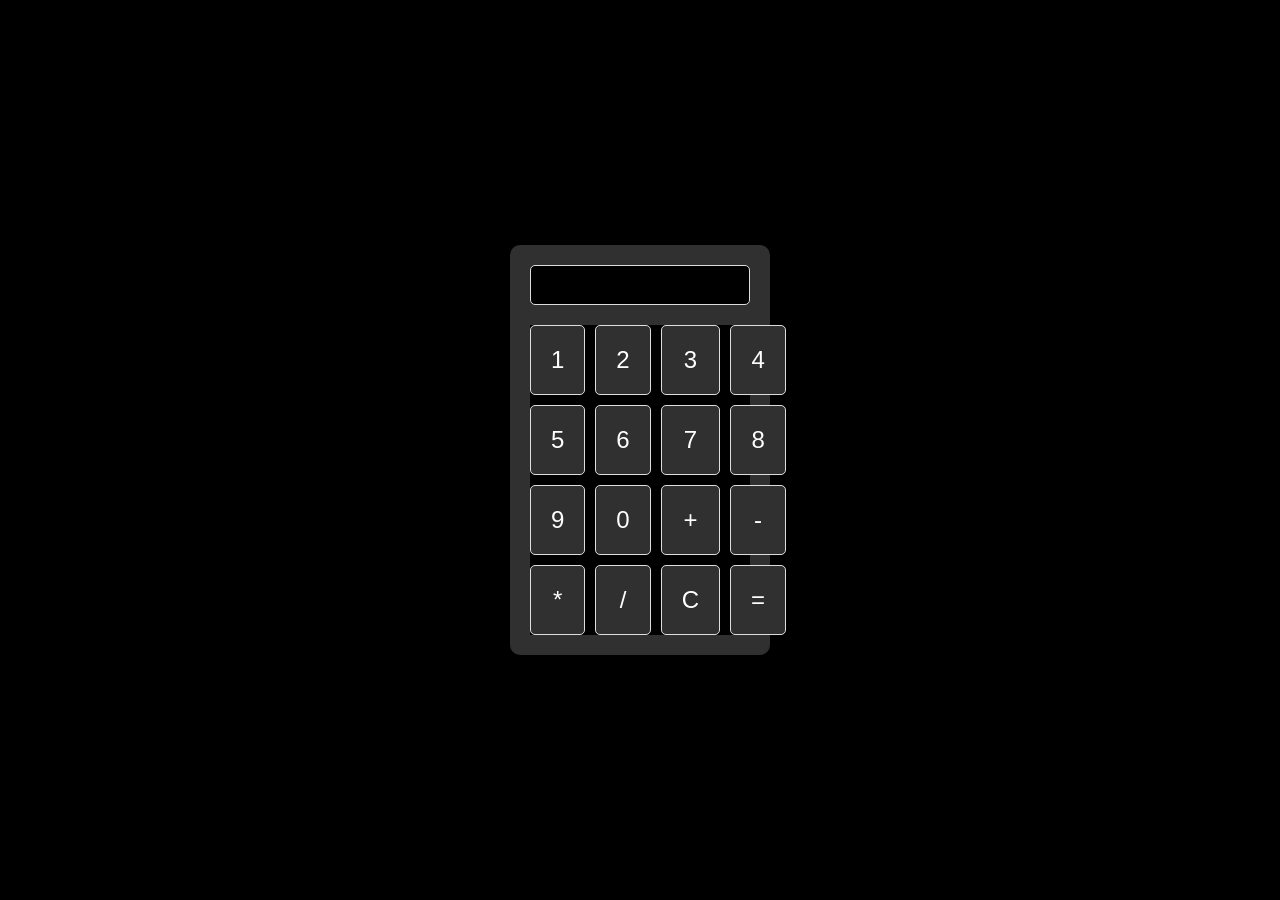
==== index.html @ 0848836e "update all" ====
<!DOCTYPE= html>
<html lang="en">
<head>
    <meta charset="UTF-8">
    <meta name="viewport" content="width=device-width, initial-scale=1.0">
    <title>Calculator</title>
    <link rel="stylesheet" href="style.css">
</head>
<body>
    <div class="Calculator">
        <input type="text" id="display" disabled />
        <div class="buttons">
        <button class="button"onclick="appendToDisplay('1')">1</button>
        <button class="button"onclick="appendToDisplay('2')">2</button>
        <button class="button"onclick="appendToDisplay('3')">3</button>
        <button class="button"onclick="appendToDisplay('4')">4</button>
        <button class="button"onclick="appendToDisplay('5')">5</button>
        <button class="button"onclick="appendToDisplay('6')">6</button>
        <button class="button"onclick="appendToDisplay('7')">7</button>
        <button class="button"onclick="appendToDisplay('8')">8</button>
        <button class="button"onclick="appendToDisplay('9')">9</button>
        <button class="button"onclick="appendToDisplay('0')">0</button>
        <button class="button"onclick="appendToDisplay('+')">+</button>
        <button class="button"onclick="appendToDisplay('-')">-</button>
        <button class="button"onclick="appendToDisplay('*')">*</button>
        <button class="button"onclick="appendToDisplay('/')">/</button>
        <button class="button" onclick="clearDisplay()">C</button>
        <button class="button" onclick="calculateResult()">=</button>
        </div>
        </div>
        <script src=script.js></script>
</body>
</html>
---- style.css ----
*{
    margin: 0;
    padding: 0;
    box-sizing: border-box;
    background-color:black;
    color: white;
}
body {
    font-family: Arial, sans-serif;
    display: flex;
    justify-content: center;
    align-items: center;
    height: 100vh;
    background-color: #000000;
}

.calculator {
    width: 260px;
    background-color: #303030;
    padding: 20px;
    border-radius: 10px;
    box-shadow: 0 0 15px rgba(0, 0, 0, 0.1);
}

#display {
    width: 100%;
    height: 40px;
    font-size: 2rem;
    text-align: right;
    padding: 10px;
    margin-bottom: 20px;
    border-radius: 5px;
    border: 1px solid #ddd;
}

.buttons {
    display: grid;
    grid-template-columns: repeat(4, 1fr);
    gap: 10px;
}

.button {
    padding: 20px;
    font-size: 1.5rem;
    background-color: #303030;
    border: 1px solid #ddd;
    border-radius: 5px;
    cursor: pointer;
    transition: background-color 0.3s;
}

.button:hover {
    background-color: #1f1f1f;
}

button:active {
    background-color: #1f1f1f;
}
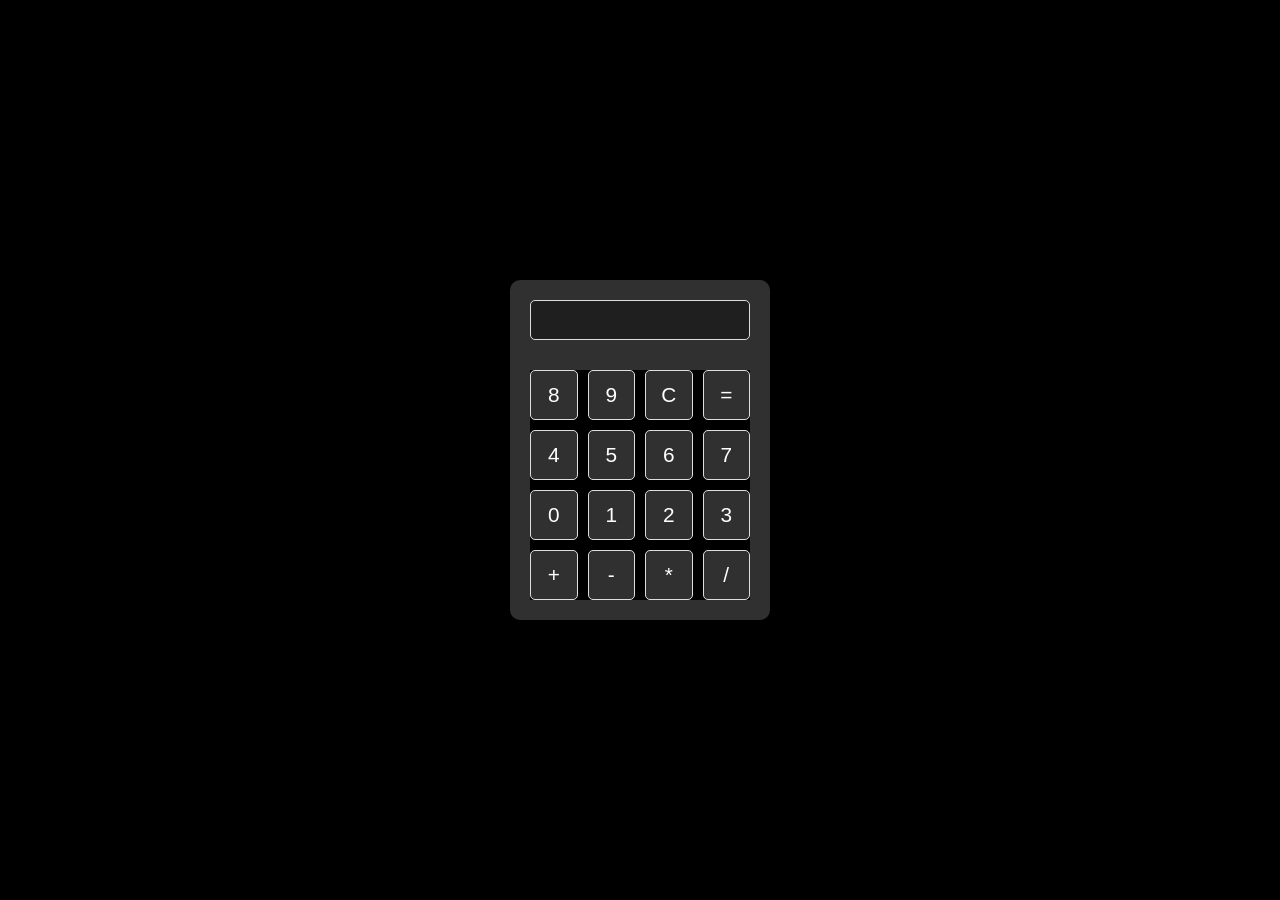
==== commit 9f84df92: "update all" ====
--- a/index.html
+++ b/index.html
@@ -10,22 +10,22 @@
     <div class="Calculator">
         <input type="text" id="display" disabled />
         <div class="buttons">
-        <button class="button"onclick="appendToDisplay('1')">1</button>
-        <button class="button"onclick="appendToDisplay('2')">2</button>
-        <button class="button"onclick="appendToDisplay('3')">3</button>
+        <button class="button"onclick="appendToDisplay('8')">8</button>
+        <button class="button"onclick="appendToDisplay('9')">9</button>
+        <button class="button" onclick="clearDisplay()">C</button>
+        <button class="button" onclick="calculateResult()">=</button>
         <button class="button"onclick="appendToDisplay('4')">4</button>
         <button class="button"onclick="appendToDisplay('5')">5</button>
         <button class="button"onclick="appendToDisplay('6')">6</button>
         <button class="button"onclick="appendToDisplay('7')">7</button>
-        <button class="button"onclick="appendToDisplay('8')">8</button>
-        <button class="button"onclick="appendToDisplay('9')">9</button>
         <button class="button"onclick="appendToDisplay('0')">0</button>
+        <button class="button"onclick="appendToDisplay('1')">1</button>
+        <button class="button"onclick="appendToDisplay('2')">2</button>
+        <button class="button"onclick="appendToDisplay('3')">3</button>
         <button class="button"onclick="appendToDisplay('+')">+</button>
         <button class="button"onclick="appendToDisplay('-')">-</button>
         <button class="button"onclick="appendToDisplay('*')">*</button>
         <button class="button"onclick="appendToDisplay('/')">/</button>
-        <button class="button" onclick="clearDisplay()">C</button>
-        <button class="button" onclick="calculateResult()">=</button>
         </div>
         </div>
         <script src=script.js></script>
--- a/style.css
+++ b/style.css
@@ -1,10 +1,11 @@
-*{
+* {
     margin: 0;
     padding: 0;
     box-sizing: border-box;
-    background-color:black;
+    background-color: black;
     color: white;
 }
+
 body {
     font-family: Arial, sans-serif;
     display: flex;
@@ -15,7 +16,7 @@
 }
 
 .calculator {
-    width: 260px;
+    width: 260px; 
     background-color: #303030;
     padding: 20px;
     border-radius: 10px;
@@ -31,22 +32,29 @@
     margin-bottom: 20px;
     border-radius: 5px;
     border: 1px solid #ddd;
+    background-color: #1f1f1f;
+    color: #fff;
 }
 
 .buttons {
     display: grid;
     grid-template-columns: repeat(4, 1fr);
     gap: 10px;
+    margin-top: 10px;
 }
 
 .button {
-    padding: 20px;
-    font-size: 1.5rem;
+    display: flex;
+    justify-content: center;
+    align-items: center;
+    padding: 15px; 
+    font-size: 1.3rem; 
     background-color: #303030;
     border: 1px solid #ddd;
     border-radius: 5px;
     cursor: pointer;
-    transition: background-color 0.3s;
+    transition: background-color 0.3s ease, transform 0.1s ease;
+    height: 50px; 
 }
 
 .button:hover {
@@ -55,4 +63,5 @@
 
 button:active {
     background-color: #1f1f1f;
+    transform: scale(0.95); 
 }
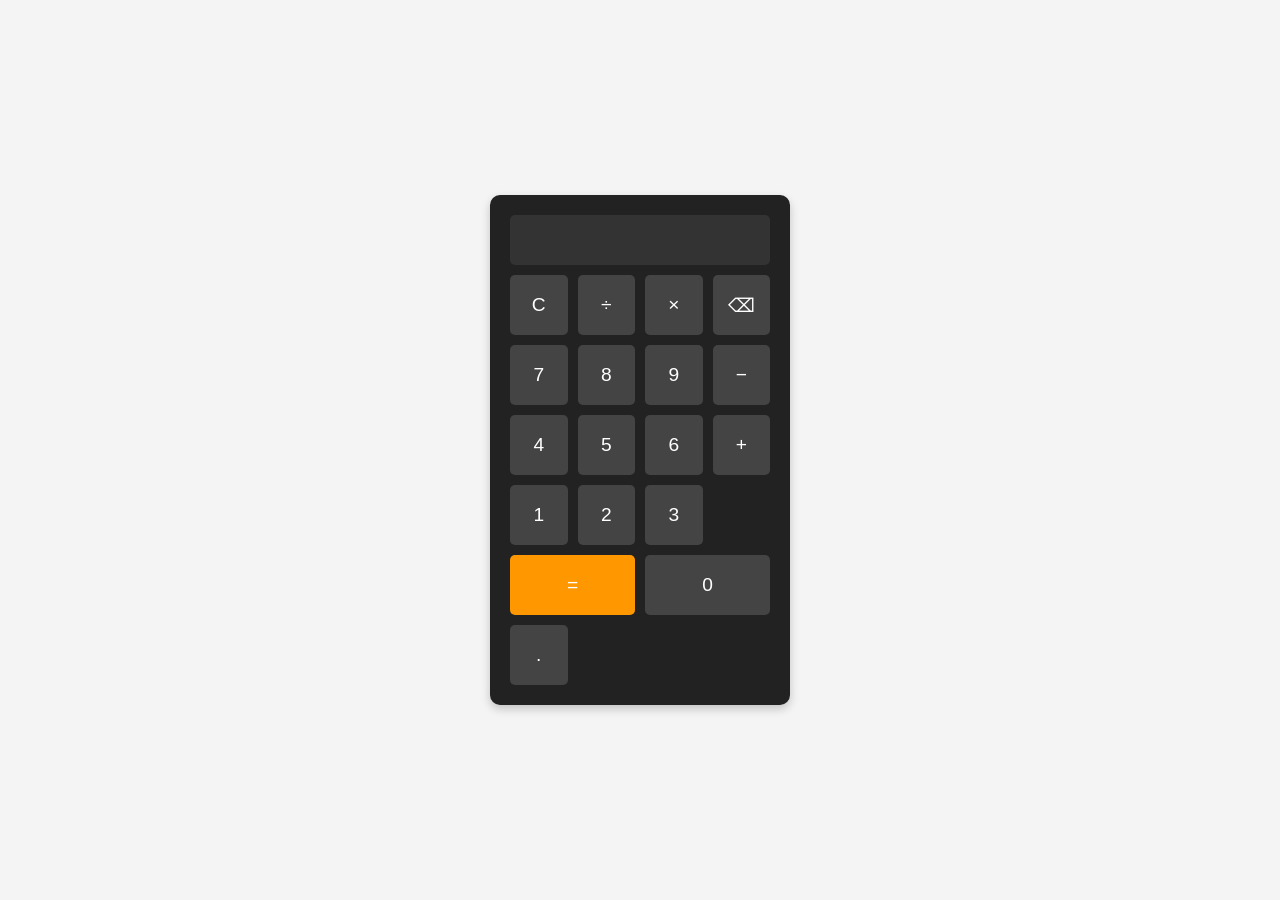
==== commit cac8269d: "update all" ====
--- a/index.html
+++ b/index.html
@@ -1,4 +1,4 @@
-<!DOCTYPE= html>
+<!DOCTYPE html>
 <html lang="en">
 <head>
     <meta charset="UTF-8">
@@ -7,28 +7,33 @@
     <link rel="stylesheet" href="style.css">
 </head>
 <body>
-    <div class="Calculator">
-        <input type="text" id="display" disabled />
+    <div class="calculator">
+        <input type="text" id="display" disabled>
         <div class="buttons">
-        <button class="button"onclick="appendToDisplay('8')">8</button>
-        <button class="button"onclick="appendToDisplay('9')">9</button>
-        <button class="button" onclick="clearDisplay()">C</button>
-        <button class="button" onclick="calculateResult()">=</button>
-        <button class="button"onclick="appendToDisplay('4')">4</button>
-        <button class="button"onclick="appendToDisplay('5')">5</button>
-        <button class="button"onclick="appendToDisplay('6')">6</button>
-        <button class="button"onclick="appendToDisplay('7')">7</button>
-        <button class="button"onclick="appendToDisplay('0')">0</button>
-        <button class="button"onclick="appendToDisplay('1')">1</button>
-        <button class="button"onclick="appendToDisplay('2')">2</button>
-        <button class="button"onclick="appendToDisplay('3')">3</button>
-        <button class="button"onclick="appendToDisplay('+')">+</button>
-        <button class="button"onclick="appendToDisplay('-')">-</button>
-        <button class="button"onclick="appendToDisplay('*')">*</button>
-        <button class="button"onclick="appendToDisplay('/')">/</button>
+            <button class="btn" onclick="clearDisplay()">C</button>
+            <button class="btn" onclick="appendValue('/')">÷</button>
+            <button class="btn" onclick="appendValue('*')">×</button>
+            <button class="btn" onclick="deleteLast()">⌫</button>
+
+            <button class="btn" onclick="appendValue('7')">7</button>
+            <button class="btn" onclick="appendValue('8')">8</button>
+            <button class="btn" onclick="appendValue('9')">9</button>
+            <button class="btn" onclick="appendValue('-')">−</button>
+
+            <button class="btn" onclick="appendValue('4')">4</button>
+            <button class="btn" onclick="appendValue('5')">5</button>
+            <button class="btn" onclick="appendValue('6')">6</button>
+            <button class="btn" onclick="appendValue('+')">+</button>
+
+            <button class="btn" onclick="appendValue('1')">1</button>
+            <button class="btn" onclick="appendValue('2')">2</button>
+            <button class="btn" onclick="appendValue('3')">3</button>
+            <button class="btn equal" onclick="calculate()">=</button>
+
+            <button class="btn zero" onclick="appendValue('0')">0</button>
+            <button class="btn" onclick="appendValue('.')">.</button>
         </div>
-        </div>
-        <script src=script.js></script>
+    </div>
+    <script src="script.js"></script>
 </body>
 </html>
-
--- a/style.css
+++ b/style.css
@@ -2,66 +2,70 @@
     margin: 0;
     padding: 0;
     box-sizing: border-box;
-    background-color: black;
-    color: white;
+    font-family: Arial, sans-serif;
 }
 
 body {
-    font-family: Arial, sans-serif;
     display: flex;
     justify-content: center;
     align-items: center;
     height: 100vh;
-    background-color: #000000;
+    background: #f4f4f4;
 }
 
 .calculator {
-    width: 260px; 
-    background-color: #303030;
+    width: 300px;
+    background: #222;
     padding: 20px;
     border-radius: 10px;
-    box-shadow: 0 0 15px rgba(0, 0, 0, 0.1);
+    box-shadow: 0px 4px 10px rgba(0, 0, 0, 0.2);
 }
 
 #display {
     width: 100%;
-    height: 40px;
-    font-size: 2rem;
+    height: 50px;
+    font-size: 1.5em;
     text-align: right;
     padding: 10px;
-    margin-bottom: 20px;
+    border: none;
+    background: #333;
+    color: white;
     border-radius: 5px;
-    border: 1px solid #ddd;
-    background-color: #1f1f1f;
-    color: #fff;
+    margin-bottom: 10px;
 }
 
 .buttons {
     display: grid;
     grid-template-columns: repeat(4, 1fr);
     gap: 10px;
-    margin-top: 10px;
 }
 
-.button {
-    display: flex;
-    justify-content: center;
-    align-items: center;
-    padding: 15px; 
-    font-size: 1.3rem; 
-    background-color: #303030;
-    border: 1px solid #ddd;
+.btn {
+    width: 100%;
+    height: 60px;
+    font-size: 1.2em;
+    border: none;
     border-radius: 5px;
+    background: #444;
+    color: white;
     cursor: pointer;
-    transition: background-color 0.3s ease, transform 0.1s ease;
-    height: 50px; 
+    transition: 0.2s;
 }
 
-.button:hover {
-    background-color: #1f1f1f;
+.btn:hover {
+    background: #666;
 }
 
-button:active {
-    background-color: #1f1f1f;
-    transform: scale(0.95); 
+.equal {
+    background: #ff9800;
+    color: white;
+    grid-column: span 2;
 }
+
+.equal:hover {
+    background: #e68900;
+}
+
+.zero {
+    grid-column: span 2;
+}
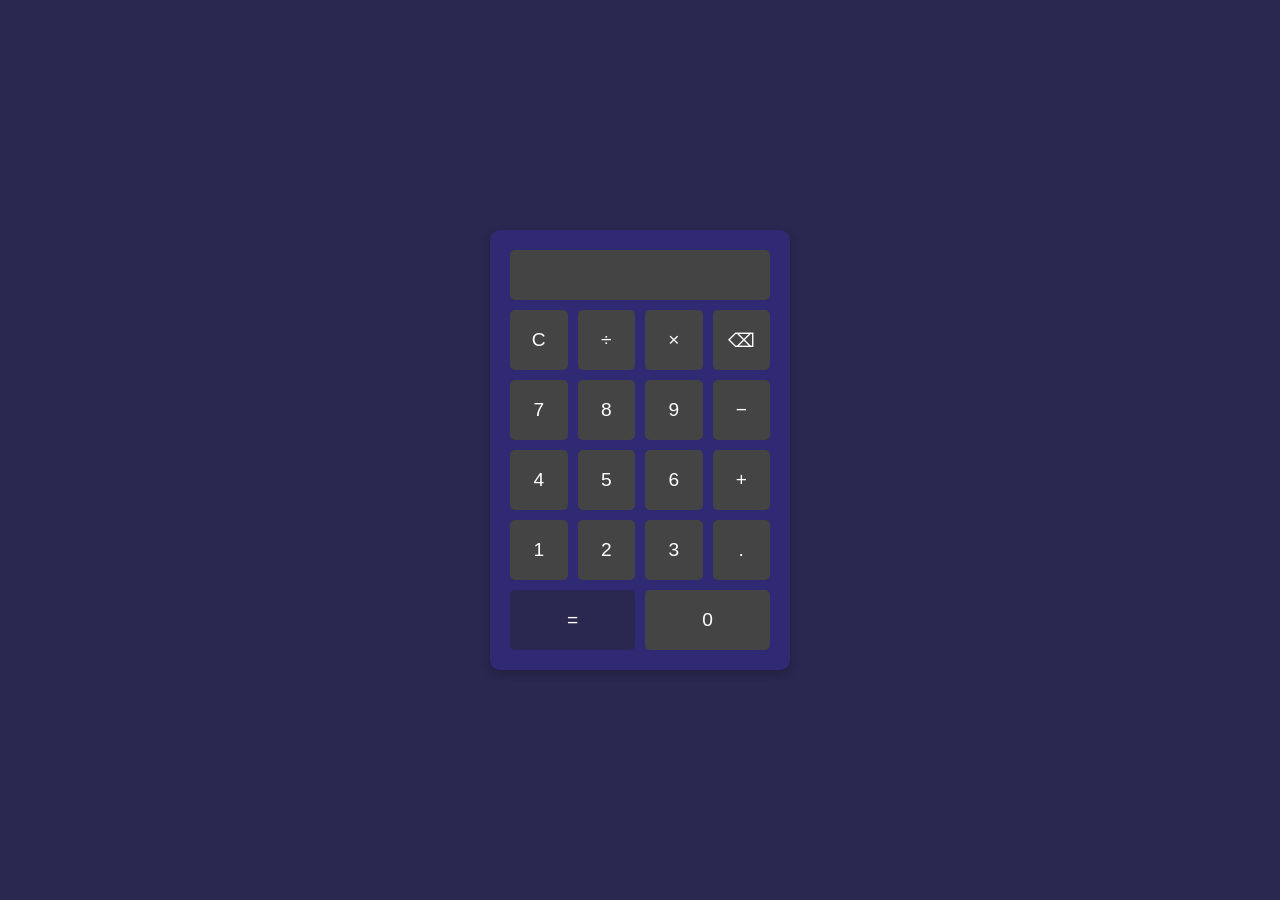
==== commit 7b44d92a: "update index,script" ====
--- a/index.html
+++ b/index.html
@@ -3,7 +3,7 @@
 <head>
     <meta charset="UTF-8">
     <meta name="viewport" content="width=device-width, initial-scale=1.0">
-    <title>Calculator</title>
+    <title>Static Calculator</title>
     <link rel="stylesheet" href="style.css">
 </head>
 <body>
@@ -28,10 +28,11 @@
             <button class="btn" onclick="appendValue('1')">1</button>
             <button class="btn" onclick="appendValue('2')">2</button>
             <button class="btn" onclick="appendValue('3')">3</button>
+            <button class="btn" onclick="appendValue('.')">.</button>
             <button class="btn equal" onclick="calculate()">=</button>
 
             <button class="btn zero" onclick="appendValue('0')">0</button>
-            <button class="btn" onclick="appendValue('.')">.</button>
+    
         </div>
     </div>
     <script src="script.js"></script>
--- a/style.css
+++ b/style.css
@@ -10,12 +10,12 @@
     justify-content: center;
     align-items: center;
     height: 100vh;
-    background: #f4f4f4;
+    background: #2a2750;
 }
 
 .calculator {
     width: 300px;
-    background: #222;
+    background: #2f2a74fa;
     padding: 20px;
     border-radius: 10px;
     box-shadow: 0px 4px 10px rgba(0, 0, 0, 0.2);
@@ -28,7 +28,7 @@
     text-align: right;
     padding: 10px;
     border: none;
-    background: #333;
+    background: #444;
     color: white;
     border-radius: 5px;
     margin-bottom: 10px;
@@ -57,13 +57,13 @@
 }
 
 .equal {
-    background: #ff9800;
+    background: #2a2750;
     color: white;
     grid-column: span 2;
 }
 
 .equal:hover {
-    background: #e68900;
+    background: #302d5c;
 }
 
 .zero {
